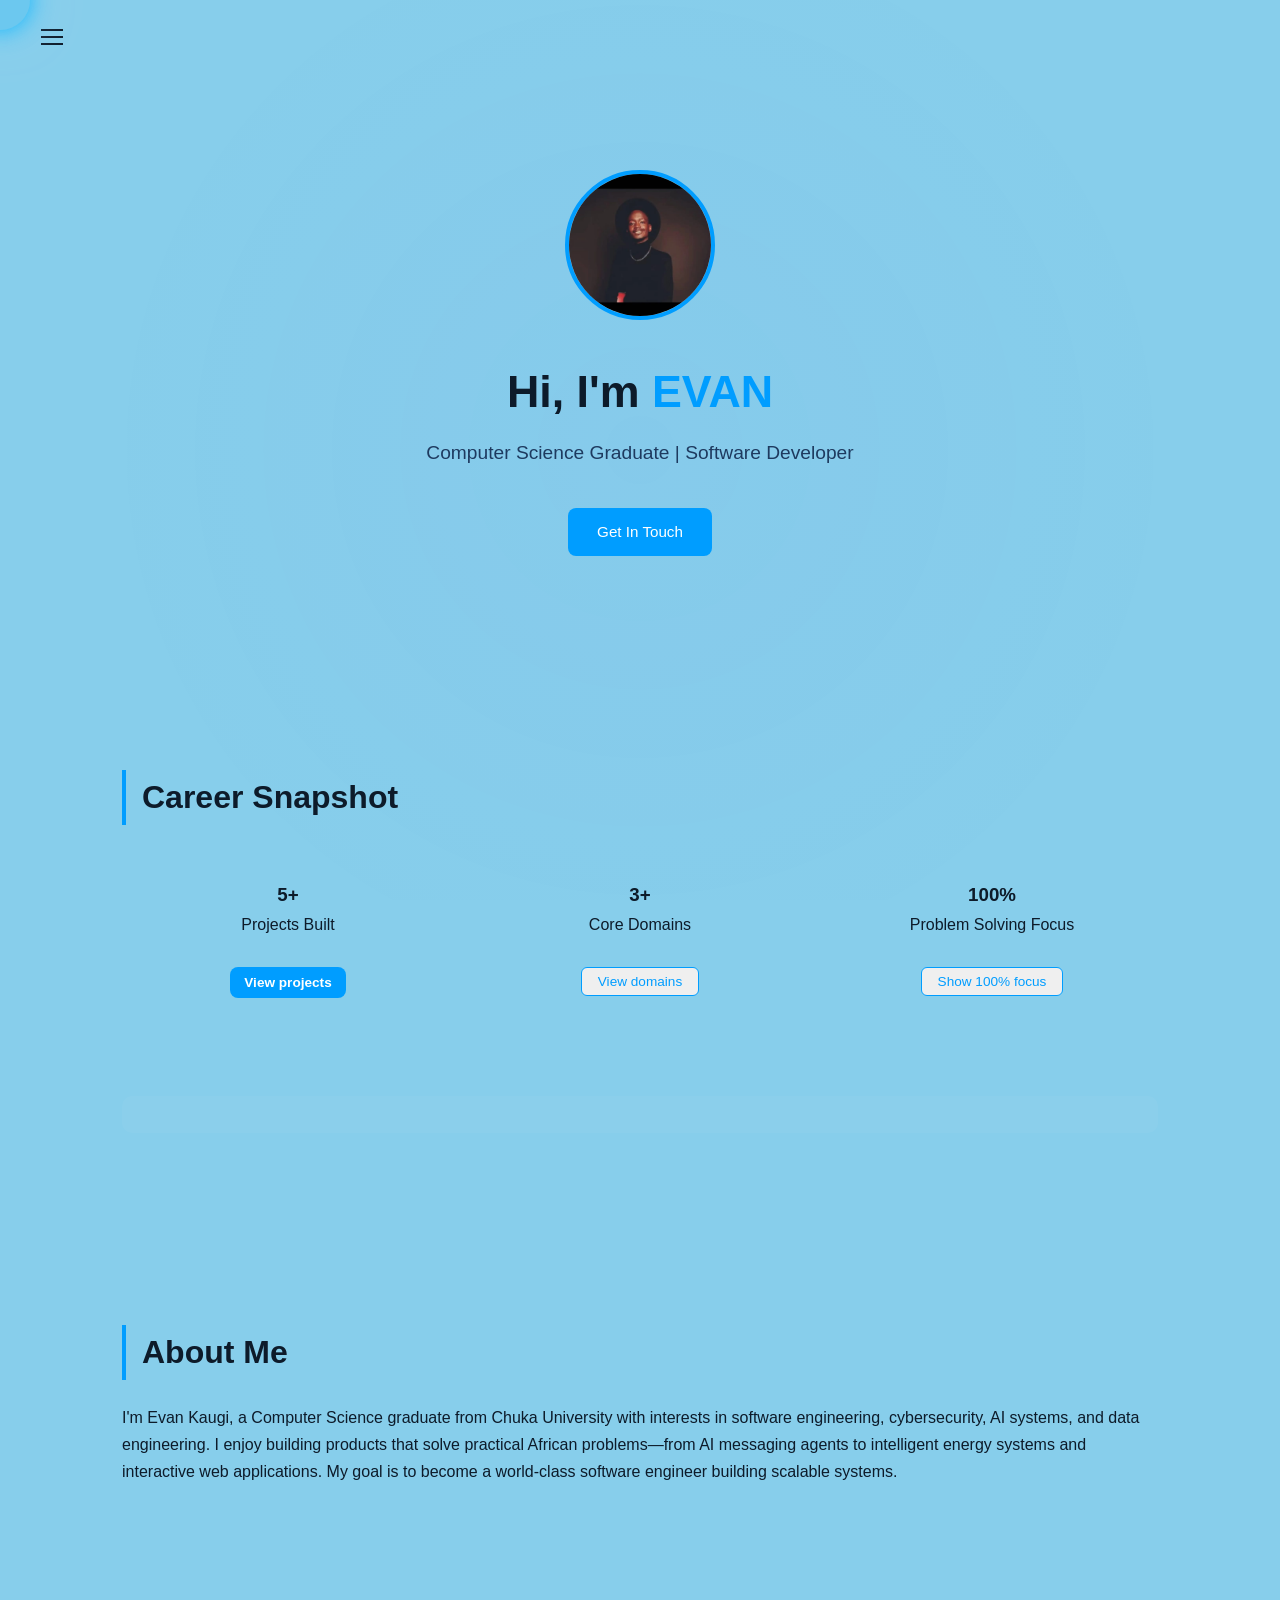
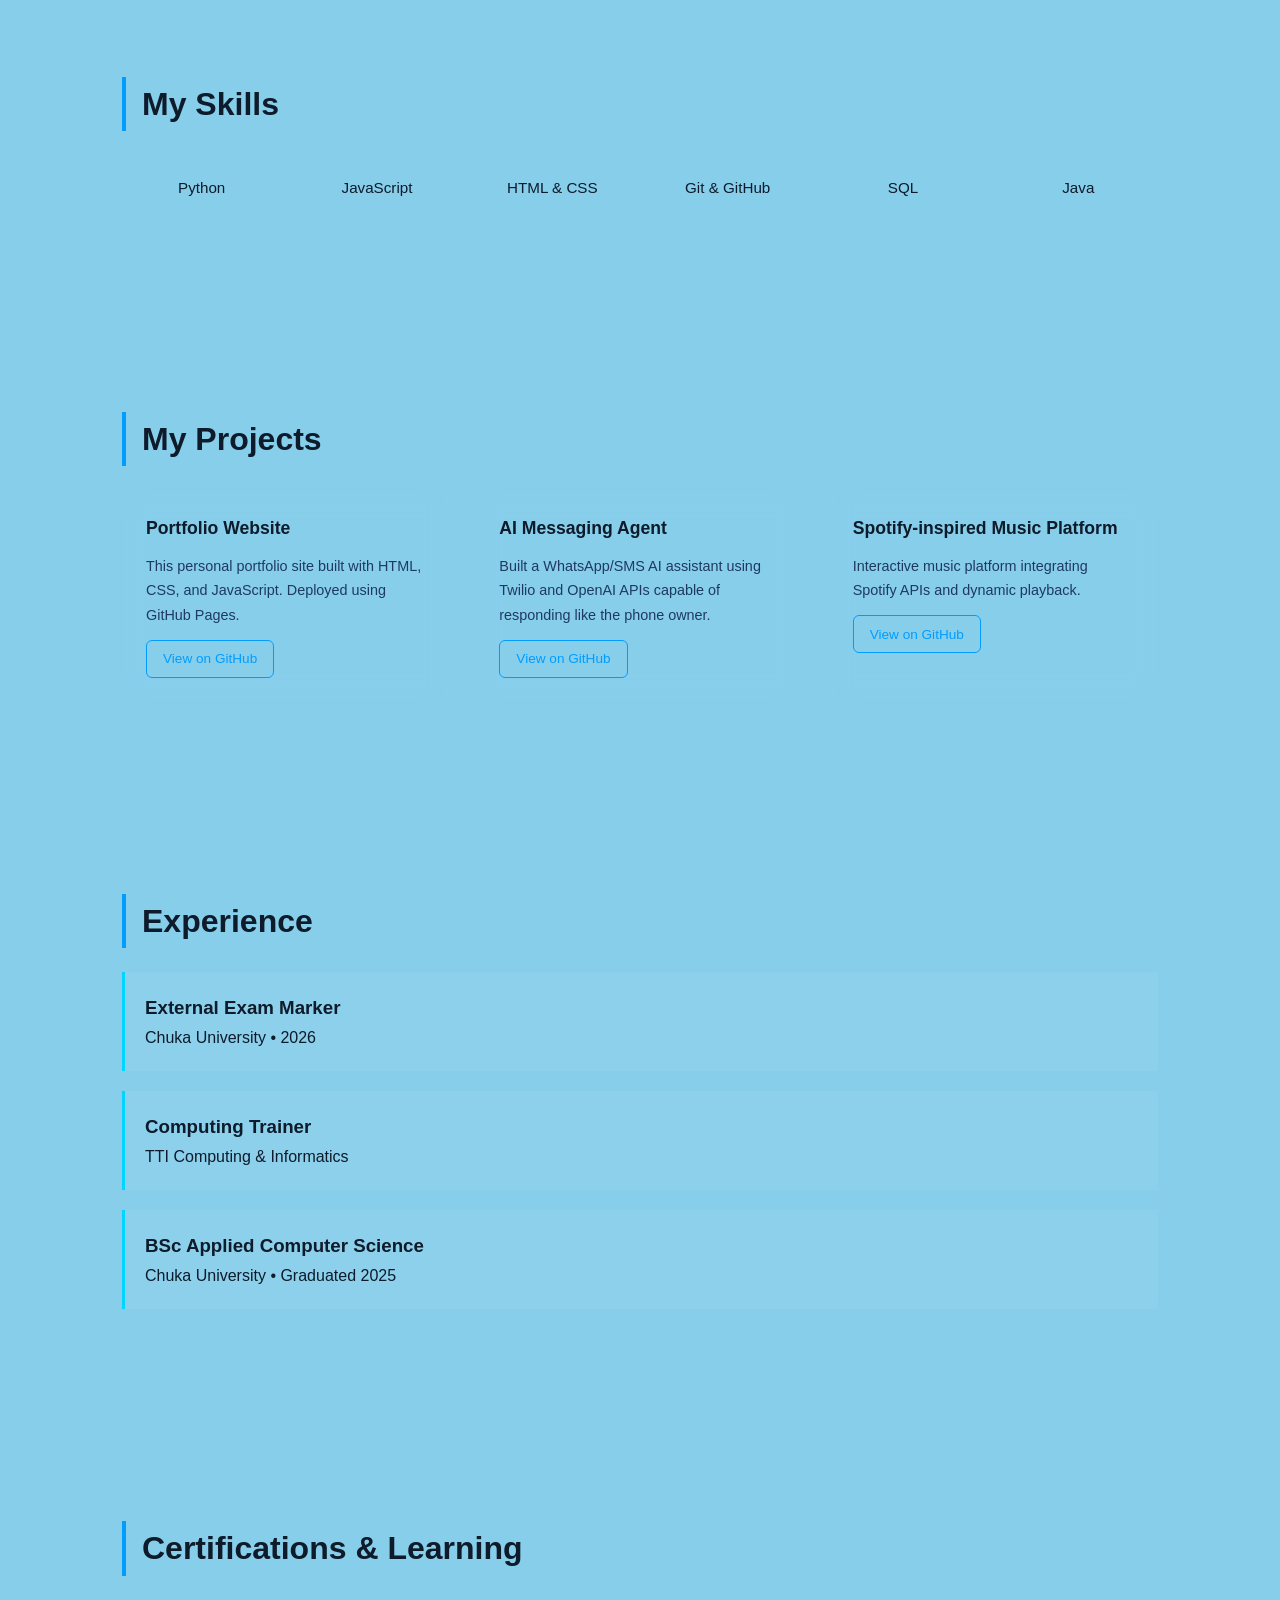
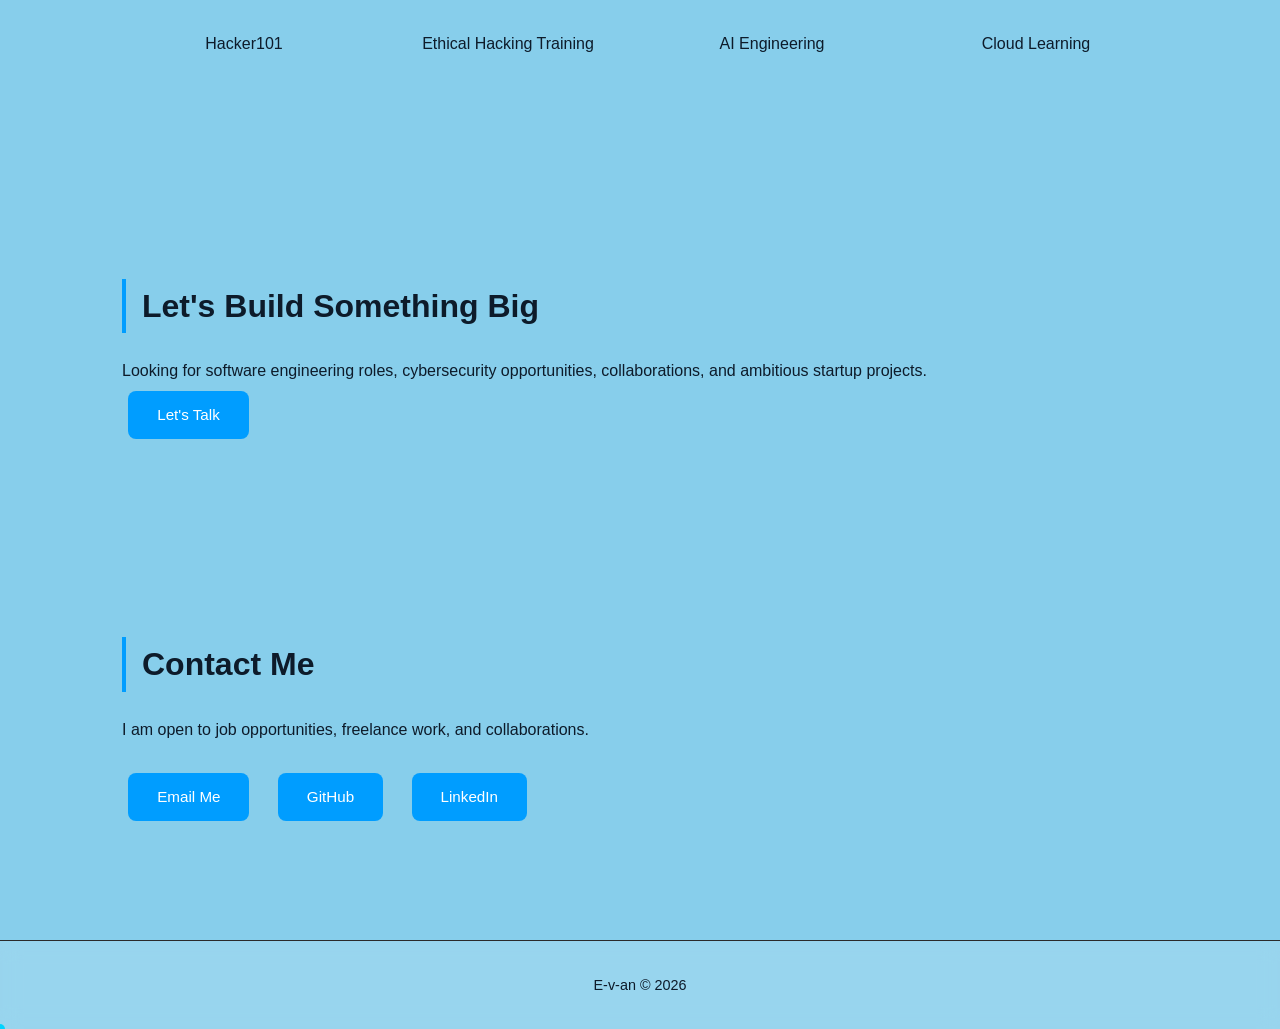
==== index.html @ 463e6736 "Expand portfolio content and improve visual vibrance" ====
<!DOCTYPE html>
<html lang="en">
<head>
    <meta name="description" content="Evan Kaugi Portfolio - Software Engineer, Cybersecurity Enthusiast, AI Developer from Kenya">
    <meta name="keywords" content="Evan Kaugi, software engineer Kenya, cybersecurity portfolio, AI developer Kenya">
    <meta name="author" content="Evan Kaugi">
    <meta charset="UTF-8">
    <meta name="viewport" content="width=device-width, initial-scale=1.0">
    <title>EVAN KAUGI Portfolio</title>
    <link rel="stylesheet" href="mainstyle.css">
    <link rel="icon" href="assets/images/favicon.png">
</head>
<body>

    <!-- 3D Background Canvas -->
  <canvas id="bg-canvas"></canvas>

  <!-- Navigation bar at the top -->
  <nav>
    <button id="nav-toggle" class="nav-toggle" aria-label="Open menu" aria-expanded="false">
      <span class="hamburger" aria-hidden="true"></span>
    </button>
    <ul class="nav-links">
      <li><a href="#about">About</a></li>
      <li><a href="#skills">Skills</a></li>
      <li><a href="#projects">Projects</a></li>
      <li><a href="#contact">Contact</a></li>
    </ul>
  </nav>

  <!-- Hero section - first thing visitors see -->
  <section id="hero">
    <img loading="lazy" src="assets/images/profilephoto.jpeg" alt="Profile photo" class="profile-pic">
    <h1>Hi, I'm <span>EVAN</span></h1>
    <p class="tagline">Computer Science Graduate | Software Developer</p>
    <a href="#contact" class="btn">Get In Touch</a>
  </section>

  <section id="stats">
  <h2>Career Snapshot</h2>

  <div class="stats-grid">
    <div class="stat-card" id="projects-built">
      <h3>5+</h3>
      <p>Projects Built</p>
      <div class="stat-action">
        <button class="snapshot-btn btn-small" aria-expanded="false" aria-controls="snapshot-list">View projects</button>
      </div>
    </div>

    <div class="stat-card">
      <h3>3+</h3>
      <p>Core Domains</p>
      <div class="stat-action">
        <button class="domains-btn btn-small" aria-expanded="false" aria-controls="domains-list">View domains</button>
      </div>
    </div>

    <div class="stat-card">
      <h3>100%</h3>
      <p>Problem Solving Focus</p>
      <div class="stat-action">
        <button class="focus-btn btn-small" aria-expanded="false" aria-controls="focus-panel">Show 100% focus</button>
      </div>
    </div>
  </div>

  <!-- Inline snapshot list (hidden by default). Click the 5+ box button to toggle. -->
  <div class="snapshot-card" id="snapshot-inline" aria-hidden="true">
    <div id="snapshot-list" class="project-list" aria-hidden="true">
      <ul>
        <li class="project-item"><a href="https://github.com/E-v-an/E-v-an.github.io" target="_blank" rel="noopener noreferrer">Portfolio Website</a></li>
        <li class="project-item">AI Messaging Agent</li>
        <li class="project-item">Spotify-inspired Music Platform</li>
        <li class="project-item">Project Four</li>
        <li class="project-item">Project Five</li>
      </ul>
      <div class="snapshot-actions">
        <a class="btn" href="https://github.com/E-v-an?tab=repositories" target="_blank" rel="noopener noreferrer">See all projects on GitHub</a>
      </div>
    </div>
  </div>

  <!-- Domains list (hidden by default) -->
  <div class="domains-card" id="domains-inline" aria-hidden="true">
    <div id="domains-list" class="project-list" aria-hidden="true">
      <ul>
        <li class="project-item">Software Engineering</li>
        <li class="project-item">Data Engineering & Analytics</li>
        <li class="project-item">AI & Machine Learning</li>
      </ul>
    </div>
  </div>

  <!-- Focus panel (hidden by default) -->
  <div id="focus-panel" class="focus-panel" aria-hidden="true">
    <div class="focus-inner">
      <div class="focus-text">100% Focus</div>
    </div>
  </div>
</section>

  <!-- About section -->
  <section id="about">
    <h2>About Me</h2>
    <p>
  I'm Evan Kaugi, a Computer Science graduate from Chuka University with interests in 
  software engineering, cybersecurity, AI systems, and data engineering.
  
  I enjoy building products that solve practical African problems—from AI messaging 
  agents to intelligent energy systems and interactive web applications.
  
  My goal is to become a world-class software engineer building scalable systems.
    </p>
  </section>

  <!-- (snapshot section moved inline into #stats) -->

  <!-- Skills section -->
  <section id="skills">
    <h2>My Skills</h2>
    <div class="skills-grid">
      <div class="skill-card" role="button" tabindex="0" data-skill="Python">Python</div>
      <div class="skill-card" role="button" tabindex="0" data-skill="JavaScript">JavaScript</div>
      <div class="skill-card" role="button" tabindex="0" data-skill="HTML & CSS">HTML & CSS</div>
      <div class="skill-card" role="button" tabindex="0" data-skill="Git & GitHub">Git & GitHub</div>
      <div class="skill-card" role="button" tabindex="0" data-skill="SQL">SQL</div>
      <div class="skill-card" role="button" tabindex="0" data-skill="Java">Java</div>
    </div>
  </section>

  <!-- Projects section -->
  <section id="projects">
    <h2>My Projects</h2>
    <div class="projects-grid">

      <div class="project-card">
        <h3>Portfolio Website</h3>
        <p>This personal portfolio site built with HTML, CSS, and JavaScript. Deployed using GitHub Pages.</p>
        <a href="https://github.com/E-v-an/E-v-an.github.io" class="btn-small" target="_blank" rel="noopener noreferrer">View on GitHub</a>
      </div>

      <div class="project-card">
        <h3>AI Messaging Agent</h3>
        <p>Built a WhatsApp/SMS AI assistant using Twilio and OpenAI APIs capable of 
            responding like the phone owner.</p>
        <a href="https://github.com/E-v-an/AI-Messaging-Agent" class="btn-small" target="_blank" rel="noopener noreferrer">View on GitHub</a>
      </div>

      <div class="project-card">
        <h3>Spotify-inspired Music Platform</h3>
        <p>Interactive music platform integrating Spotify APIs and dynamic playback.</p>
        <a href="https://github.com/E-v-an/Spotify-Clone" class="btn-small" target="_blank" rel="noopener noreferrer">View on GitHub</a>
      </div>

    </div>
  </section>

  <section id="experience">
  <h2>Experience</h2>

  <div class="timeline">

    <div class="timeline-item">
      <h3>External Exam Marker</h3>
      <p>Chuka University • 2026</p>
    </div>

    <div class="timeline-item">
      <h3>Computing Trainer</h3>
      <p>TTI Computing & Informatics</p>
    </div>

    <div class="timeline-item" id="bsc-degree" role="button" tabindex="0">
      <h3>BSc Applied Computer Science</h3>
      <p>Chuka University • Graduated 2025</p>
    </div>

  </div>
  </section>

  <section id="certifications">
  <h2>Certifications & Learning</h2>

  <div class="cert-grid">
      <div class="cert-card" role="button" tabindex="0" data-cert-src="assets/images/cert-hacker101.jpg">Hacker101</div>
      <div class="cert-card" role="button" tabindex="0" data-cert-src="assets/images/cert-ethical.jpg">Ethical Hacking Training</div>
      <div class="cert-card" role="button" tabindex="0" data-cert-src="assets/images/cert-ai.jpg">AI Engineering</div>
      <div class="cert-card" role="button" tabindex="0" data-cert-src="assets/images/cert-cloud.jpg">Cloud Learning</div>
  </div>
</section>

<section id="cta">
  <h2>Let's Build Something Big</h2>
  <p>
    Looking for software engineering roles, cybersecurity opportunities,
    collaborations, and ambitious startup projects.
  </p>

  <a href="#contact" class="btn">Let's Talk</a>
</section>

  <!-- Contact section -->
  <section id="contact">
    <h2>Contact Me</h2>
    <p>I am open to job opportunities, freelance work, and collaborations.</p>
    <div class="contact-links">
      <a href="mailto:evankaugi@gmail.com" class="btn">Email Me</a>
      <a href="https://github.com/E-v-an" class="btn" target="_blank" rel="noopener noreferrer">GitHub</a>
      <a href="https://linkedin.com/in/evan-kaugi-4719b1405" class="btn" target="_blank" rel="noopener noreferrer">LinkedIn</a>
    </div>
  </section>

  <!-- Footer -->
  <footer>
    <p>E-v-an &copy; 2026</p>
  </footer>

  <div class="cursor-dot"></div>
  <div class="cursor-glow"></div>

  <!-- Skill Detail Modal -->
  <div id="skill-modal" class="skill-modal" aria-hidden="true">
    <div class="skill-modal-content" role="dialog" aria-modal="true" aria-labelledby="skill-modal-title">
      <button class="skill-modal-close" aria-label="Close">&times;</button>
      <div class="skill-modal-body">
        <img id="skill-logo" class="skill-logo" src="" alt="" />
        <h3 id="skill-modal-title">Skill</h3>
        <ul id="skill-capabilities" class="skill-capabilities"></ul>
        <div class="skill-links">
          <a id="skill-github-link" class="btn" href="https://github.com/E-v-an?tab=repositories" target="_blank" rel="noopener noreferrer">See related projects on GitHub</a>
        </div>
      </div>
    </div>
  </div>
      <!-- Certificate full-screen modal -->
      <div id="cert-modal" class="cert-modal" aria-hidden="true">
        <div class="cert-modal-content" role="dialog" aria-modal="true">
          <button class="cert-modal-close" aria-label="Close">&times;</button>
          <img id="cert-img" src="" alt="Certificate" class="cert-img" />
        </div>
      </div>

      <!-- Degree / Years modal -->
      <div id="degree-modal" class="degree-modal" aria-hidden="true">
        <div class="degree-modal-content" role="dialog" aria-modal="true" aria-labelledby="degree-modal-title">
          <button class="degree-modal-close" aria-label="Close">&times;</button>
          <h3 id="degree-modal-title">BSc Applied Computer Science — Years</h3>
          <div class="year-cards">
            <div class="year-card" data-year="1" tabindex="0" role="button">Year 1</div>
            <div class="year-card" data-year="2" tabindex="0" role="button">Year 2</div>
            <div class="year-card" data-year="3" tabindex="0" role="button">Year 3</div>
            <div class="year-card" data-year="4" tabindex="0" role="button">Year 4</div>
          </div>
          <div id="year-units" class="year-units"></div>
        </div>
      </div>

      <!-- loader removed: no visual popup -->

  <!-- Three.js -->
<script src="https://cdnjs.cloudflare.com/ajax/libs/three.js/r128/three.min.js"></script>

<!-- GLTF Loader -->
<script src="https://cdn.jsdelivr.net/npm/three@0.128/examples/js/loaders/GLTFLoader.js"></script>

<!-- Orbit Controls -->
<script src="https://cdn.jsdelivr.net/npm/three@0.128/examples/js/controls/OrbitControls.js"></script>

<!-- Main JS -->
<script src="script.js"></script>
</body>
</html>
---- mainstyle.css ----
/* Reset default browser styles */
* {
  margin: 0;
  padding: 0;
  box-sizing: border-box;
}

/* Base page styles */
/* Base page styles */

html, body { height: 100%; }

body {
  font-family: 'Segoe UI', Tahoma, Geneva, Verdana, sans-serif;
  color: #0d1b2a;
  line-height: 1.7;
  overflow-x: hidden;

  /* Pure sky-blue background */
  background: #87ceeb;
}

/* Navigation */
nav {
  display: flex;
  justify-content: space-between;
  align-items: center;
  padding: 1.2rem 2rem;
  background: transparent;
  position: sticky;
  top: 0;
  z-index: 9999;
  border-bottom: none;
}

.nav-logo {
  font-size: 1.3rem;
  font-weight: bold;
  color: #009dff;
  display: none; /* hide the "My portfolio" text per request */
}

.nav-links {
  list-style: none;
  gap: 1rem;
  display: none; /* hidden by default, shown by hamburger */
  position: absolute;
  left: 1.5rem;
  top: 64px;
  background: rgba(13,27,42,0.95);
  padding: 1rem;
  border-radius: 10px;
  box-shadow: 0 6px 20px rgba(0,0,0,0.2);
  flex-direction: column;
  z-index: 10000;
}

.nav-links a {
  color: white;
  text-decoration: none;
  font-size: 0.95rem;
  transition: color 0.3s;
}

.nav-links a:hover {
  color: #009dff;
}

/* Each section */
section {
  padding: 5rem 2rem;
  max-width: 1100px;
  margin: 0 auto;
  margin-bottom: 2rem;
  background: transparent;
  border: none;
  position: relative;
  z-index: 10;
}

section h2 {
  font-size: 2rem;
  margin-bottom: 1.5rem;
  color: #0d1b2a;
  border-left: 4px solid #009dff;
  padding-left: 1rem;
}

/* Hero section */
#hero {
  text-align: center;
  padding: 6rem 2rem;
  max-width: 100%;
}

.profile-pic {
  width: 150px;
  height: 150px;
  border-radius: 50%;
  object-fit: cover;
  border: 4px solid #009dff;
  margin-bottom: 1.5rem;
}

#hero h1 {
  font-size: 2.8rem;
  color: #0d1b2a;
  margin-bottom: 0.5rem;
}

#hero h1 span {
  color: #009dff;
}

.tagline {
  font-size: 1.2rem;
  color: #1e3a5f;
  margin-bottom: 2rem;
}

/* Buttons */
.btn {
  display: inline-block;
  padding: 0.7rem 1.8rem;
  background-color: #009dff;
  color: #ffffff;
  border-radius: 8px;
  text-decoration: none;
  font-size: 0.95rem;
  transition: background 0.3s;
  margin: 0.4rem;
}

.btn:hover {
  background-color: #0077cc;
}

.btn-small {
  display: inline-block;
  padding: 0.4rem 1rem;
  border: 1px solid #009dff;
  color: #009dff;
  border-radius: 6px;
  text-decoration: none;
  font-size: 0.85rem;
  transition: all 0.3s;
  margin-top: 0.8rem;
}

.btn-small:hover {
  background-color: #009dff;
  color: #ffffff;
}

/* Skills grid */
.skills-grid {
  display: grid;
  grid-template-columns: repeat(auto-fit, minmax(140px, 1fr));
  gap: 1rem;
}

/* Show nav links when nav has .open */
nav.open .nav-links { display: flex; }

/* hamburger button */
.nav-toggle { background: transparent; border: none; width: 40px; height: 36px; display: inline-flex; align-items: center; justify-content: center; cursor: pointer; }
.nav-toggle .hamburger { width: 22px; height: 2px; background: #0d1b2a; display: block; position: relative; }
.nav-toggle .hamburger::before, .nav-toggle .hamburger::after { content: ''; position: absolute; left: 0; right: 0; height: 2px; background: #0d1b2a; }
.nav-toggle .hamburger::before { top: -7px; }
.nav-toggle .hamburger::after { top: 7px; }

/* Remove white backgrounds from cards */
.snapshot-card, .project-card, .skill-card, .stat-card, .cert-card { background: transparent !important; border: none !important; box-shadow: none !important; }

/* Ensure canvas sits behind content but above plain background */
#bg-canvas { z-index: -1; pointer-events: none; }

/* Career Snapshot */
.snapshot-card {
  background: rgba(255,255,255,0.08);
  border: 1px solid rgba(255,255,255,0.12);
  border-radius: 12px;
  padding: 1rem;
  text-align: center;
  margin-bottom: 1rem;
}

.snapshot-btn {
  display: inline-block;
  padding: 0.5rem 0.9rem;
  background-color: #009dff;
  color: #ffffff;
  border-radius: 8px;
  border: none;
  font-weight: 600;
  cursor: pointer;
  transition: background 0.2s;
}

.snapshot-btn:hover {
  background-color: #0077cc;
}

.project-list {
  max-height: 0;
  overflow: hidden;
  transition: max-height 0.36s ease, opacity 0.24s ease;
  opacity: 0;
  margin-top: 0.8rem;
}

.project-list.open {
  max-height: 500px;
  opacity: 1;
}

.project-list ul {
  list-style: none;
  padding-left: 0;
  margin: 0;
}

.project-item {
  text-align: left;
  padding: 0.45rem 0;
  color: #0d1b2a;
  font-weight: 500;
}

.snapshot-actions {
  margin-top: 0.8rem;
}

.project-card {
  background: rgba(255,255,255,0.2);
  backdrop-filter: blur(8px);
  border: 1px solid rgba(255,255,255,0.3);
}

.skill-card {
  background: rgba(255,255,255,0.08);
  color: #0d1b2a;
  /*background-color: #1a1a2e; */
  border: 1px solid #2a2a4a;
  border-radius: 10px;
  padding: 1.2rem;
  text-align: center;
  font-weight: 500;
  color: #0d1b2a;
  font-size: 0.95rem;
  transition: transform 0.2s;
}

.skill-card:hover {
  transform: translateY(-4px);
  border-color: #009dff;
}

/* Projects grid */
.projects-grid {
  display: grid;
  grid-template-columns: repeat(auto-fit, minmax(260px, 1fr));
  gap: 1.5rem;
}

.project-card {
 /* background-color: #1a1a1a;
  border: 1px solid #2a2a2a; */
  background: rgba(255,255,255,0.08);
  backdrop-filter: blur(12px);
  border: 1px solid rgba(255,255,255,0.1);
  border-radius: 12px;
  padding: 1.5rem;
  transition: border-color 0.3s;
}

.project-card:hover {
  border-color: #009dff;
}

.project-card h3 {
  color: #0d1b2a;
  margin-bottom: 0.6rem;
  font-size: 1.1rem;
}

.project-card p {
  font-size: 0.9rem;
  color: #1e3a5f;
}

/* Contact links */
.contact-links {
  margin-top: 1.5rem;
  display: flex;
  gap: 1rem;
  flex-wrap: wrap;
}

/* Footer */
footer {
  text-align: center;
  padding: 2rem;
  background: rgba(255,255,255,0.15);
  backdrop-filter: blur(10px);
  color: #0d1b2a;
  /*background-color: #141414;
  color: #666666; */
  font-size: 0.9rem;
  border-top: 1px solid #2a2a2a;
}
/* =========================================
   CUSTOM CURSOR
========================================= */

@media (pointer: fine){
body {
  cursor: none;
}
}

/* Keep normal cursor on mobile */
@media (hover: none) and (pointer: coarse) {
  body {
    cursor: auto;
  }

  .cursor-dot,
  .cursor-glow {
    display: none;
  }
}

.cursor-dot {
  width: 10px;
  height: 10px;
  background: #00d4ff;
  border-radius: 50%;
  position: fixed;
  pointer-events: none;
  z-index: 99999;
  transform: translate(-50%, -50%);
}

.cursor-glow {
  width: 60px;
  height: 60px;
  border-radius: 50%;
  position: fixed;
  pointer-events: none;
  z-index: 99998;
  transform: translate(-50%, -50%);

  background: rgba(0, 180, 255, 0.2);

  box-shadow:
    0 0 20px rgba(0,180,255,0.7),
    0 0 40px rgba(0,180,255,0.5),
    0 0 70px rgba(255,255,255,0.4);
}

/* ═══════════════════════════════════════════════════════
   3D BACKGROUND CANVAS
   ═══════════════════════════════════════════════════════ */

#bg-canvas {
  position: fixed;
  top: 0;
  left: 0;
  width: 100%;
  height: 100%;
  /*z-index: 0;
  pointer-events: auto;*/
  /* Clear/transparent background - let the laptop shine */
  background: transparent;
}

/* Subtle gradient overlay for depth */
body::before {
  content: '';
  position: fixed;
  top: 0;
  left: 0;
  width: 100%;
  height: 100%;
  background: radial-gradient(circle at 50% 50%, rgba(108, 99, 255, 0.03) 0%, transparent 70%);
  z-index: -2;
  pointer-events: none;
}

/* Make sure all content sits above the canvas */
nav, section, footer {
  position: relative;
  z-index: 1;
}

/* Skill Detail Modal Styles */
.skill-modal {
  position: fixed;
  inset: 0;
  display: flex;
  align-items: center;
  justify-content: center;
  background: rgba(10, 12, 20, 0.6);
  z-index: 10050;
  opacity: 0;
  pointer-events: none;
  transition: opacity 0.25s ease;
}

.skill-modal.open {
  opacity: 1;
  pointer-events: auto;
}

.skill-modal-content {
  width: 92%;
  max-width: 920px;
  background: rgba(255,255,255,0.96);
  color: #0d1b2a;
  border-radius: 14px;
  padding: 2rem;
  box-shadow: 0 20px 60px rgba(0,0,0,0.35);
  position: relative;
  display: flex;
  gap: 1.5rem;
  align-items: center;
}

.skill-modal-close {
  position: absolute;
  right: 12px;
  top: 10px;
  background: transparent;
  border: none;
  font-size: 1.6rem;
  cursor: pointer;
  color: #333;
}

.skill-modal-body {
  display: flex;
  gap: 1.5rem;
  align-items: center;
  width: 100%;
}

.skill-logo {
  width: 160px;
  height: 160px;
  object-fit: contain;
  display: block;
}

.skill-modal h3 {
  margin: 0 0 0.6rem 0;
}

.skill-capabilities {
  list-style: disc;
  padding-left: 1.2rem;
}

.skill-links {
  margin-top: 0.8rem;
}

@media (max-width: 720px) {
  .skill-modal-content {
    flex-direction: column;
    text-align: center;
  }
  .skill-logo {
    width: 120px;
    height: 120px;
  }
  .skill-capabilities { text-align: left; }
  }

/* Certificate full-screen modal */
.cert-modal {
  position: fixed;
  inset: 0;
  display: flex;
  align-items: center;
  justify-content: center;
  background: rgba(8, 10, 20, 0.8);
  z-index: 10060;
  opacity: 0;
  pointer-events: none;
  transition: opacity 0.2s ease;
}
.cert-modal.open { opacity: 1; pointer-events: auto; }
.cert-modal-content { position: relative; max-width: 96%; max-height: 96%; }
.cert-modal-close { position: absolute; right: 12px; top: 8px; background: transparent; border: none; font-size: 1.8rem; color: #fff; cursor: pointer; }
.cert-img { display: block; max-width: 100%; max-height: 88vh; margin: 0 auto; border-radius: 6px; box-shadow: 0 20px 60px rgba(0,0,0,0.6); }

/* Degree modal with year cards */
.degree-modal {
  position: fixed;
  inset: 0;
  display: flex;
  align-items: center;
  justify-content: center;
  background: rgba(6, 8, 18, 0.7);
  z-index: 10070;
  opacity: 0;
  pointer-events: none;
  transition: opacity 0.25s ease;
}
.degree-modal.open { opacity: 1; pointer-events: auto; }
.degree-modal-content { width: 94%; max-width: 1100px; background: rgba(255,255,255,0.98); border-radius: 12px; padding: 1.5rem; box-shadow: 0 24px 80px rgba(0,0,0,0.5); }
.degree-modal-close { position: absolute; right: 18px; top: 12px; background: transparent; border: none; font-size: 1.7rem; cursor: pointer; }
.year-cards { display: grid; grid-template-columns: repeat(4, 1fr); gap: 1rem; margin-top: 1rem; }
.year-card { background: rgba(255,255,255,0.06); border-radius: 10px; padding: 1.2rem; text-align: center; cursor: pointer; border: 1px solid rgba(0,0,0,0.06); font-weight: 700; }
.year-card:focus, .year-card:hover { transform: translateY(-6px); box-shadow: 0 12px 30px rgba(124,58,237,0.18); }
.year-card.selected { background: #009dff; color: #fff; }
.year-units { margin-top: 1rem; max-height: 50vh; overflow: auto; padding: 0.8rem; background: rgba(245,245,245,0.9); border-radius: 8px; }
.year-units ul { list-style: none; padding-left: 0; margin: 0; }
.year-units li { padding: 0.45rem 0; border-bottom: 1px dashed rgba(0,0,0,0.06); }

@media (max-width: 720px) {
  .year-cards { grid-template-columns: repeat(2, 1fr); }
}

/* Removed duplicated body gradient and floating white clouds to keep solid sky-blue background */

.project-card:hover,
.skill-card:hover,
.stat-card:hover {
  transform: translateY(-8px);
  box-shadow:
    0px 0px 30px rgba(124, 58, 237, 0.4);
}

.stats-grid,
.cert-grid {
  display: grid;
  grid-template-columns: repeat(auto-fit,minmax(220px,1fr));
  gap: 20px;
}

.stat-card,
.cert-card {
  padding: 30px;
  border-radius: 20px;
  background: rgba(255,255,255,0.08);
  text-align: center;
}

.stat-card h3, .stat-card p {
  color: #0d1b2a;
}

.stat-action {
  margin-top: 1rem;
}

.snapshot-card, .domains-card {
  margin-top: 1rem;
  background: rgba(255,255,255,0.04);
  padding: 0.75rem 1rem;
  border-radius: 10px;
}

.domains-card .project-list { max-width: 520px; }

/* Focus panel (right-side 25% banner) */
.focus-panel {
  position: fixed;
  top: 0;
  right: 0;
  width: 25vw;
  min-width: 240px;
  height: 100vh;
  background: linear-gradient(180deg, rgba(108,99,255,0.95), rgba(99,122,255,0.9));
  display: flex;
  align-items: center;
  justify-content: center;
  transform: translateX(100%);
  transition: transform 0.35s cubic-bezier(.2,.9,.2,1), opacity 0.3s;
  opacity: 0;
  z-index: 10040;
}
.focus-panel.open { transform: translateX(0); opacity: 1; }
.focus-inner { text-align: center; color: #fff; }
.focus-text { font-size: 2.2rem; font-weight: 800; letter-spacing: 1px; animation: focusPulse 1.6s ease-in-out infinite; }

@keyframes focusPulse {
  0% { transform: scale(1); text-shadow: 0 0 8px rgba(255,255,255,0.08); }
  50% { transform: scale(1.06); text-shadow: 0 0 24px rgba(255,255,255,0.22); }
  100% { transform: scale(1); text-shadow: 0 0 8px rgba(255,255,255,0.08); }
}

@media (max-width: 900px) {
  .focus-panel { width: 36vw; }
}

.timeline-item {
  padding: 20px;
  margin-bottom: 20px;
  border-left: 3px solid #00d4ff;
  background: rgba(255,255,255,0.05);
}
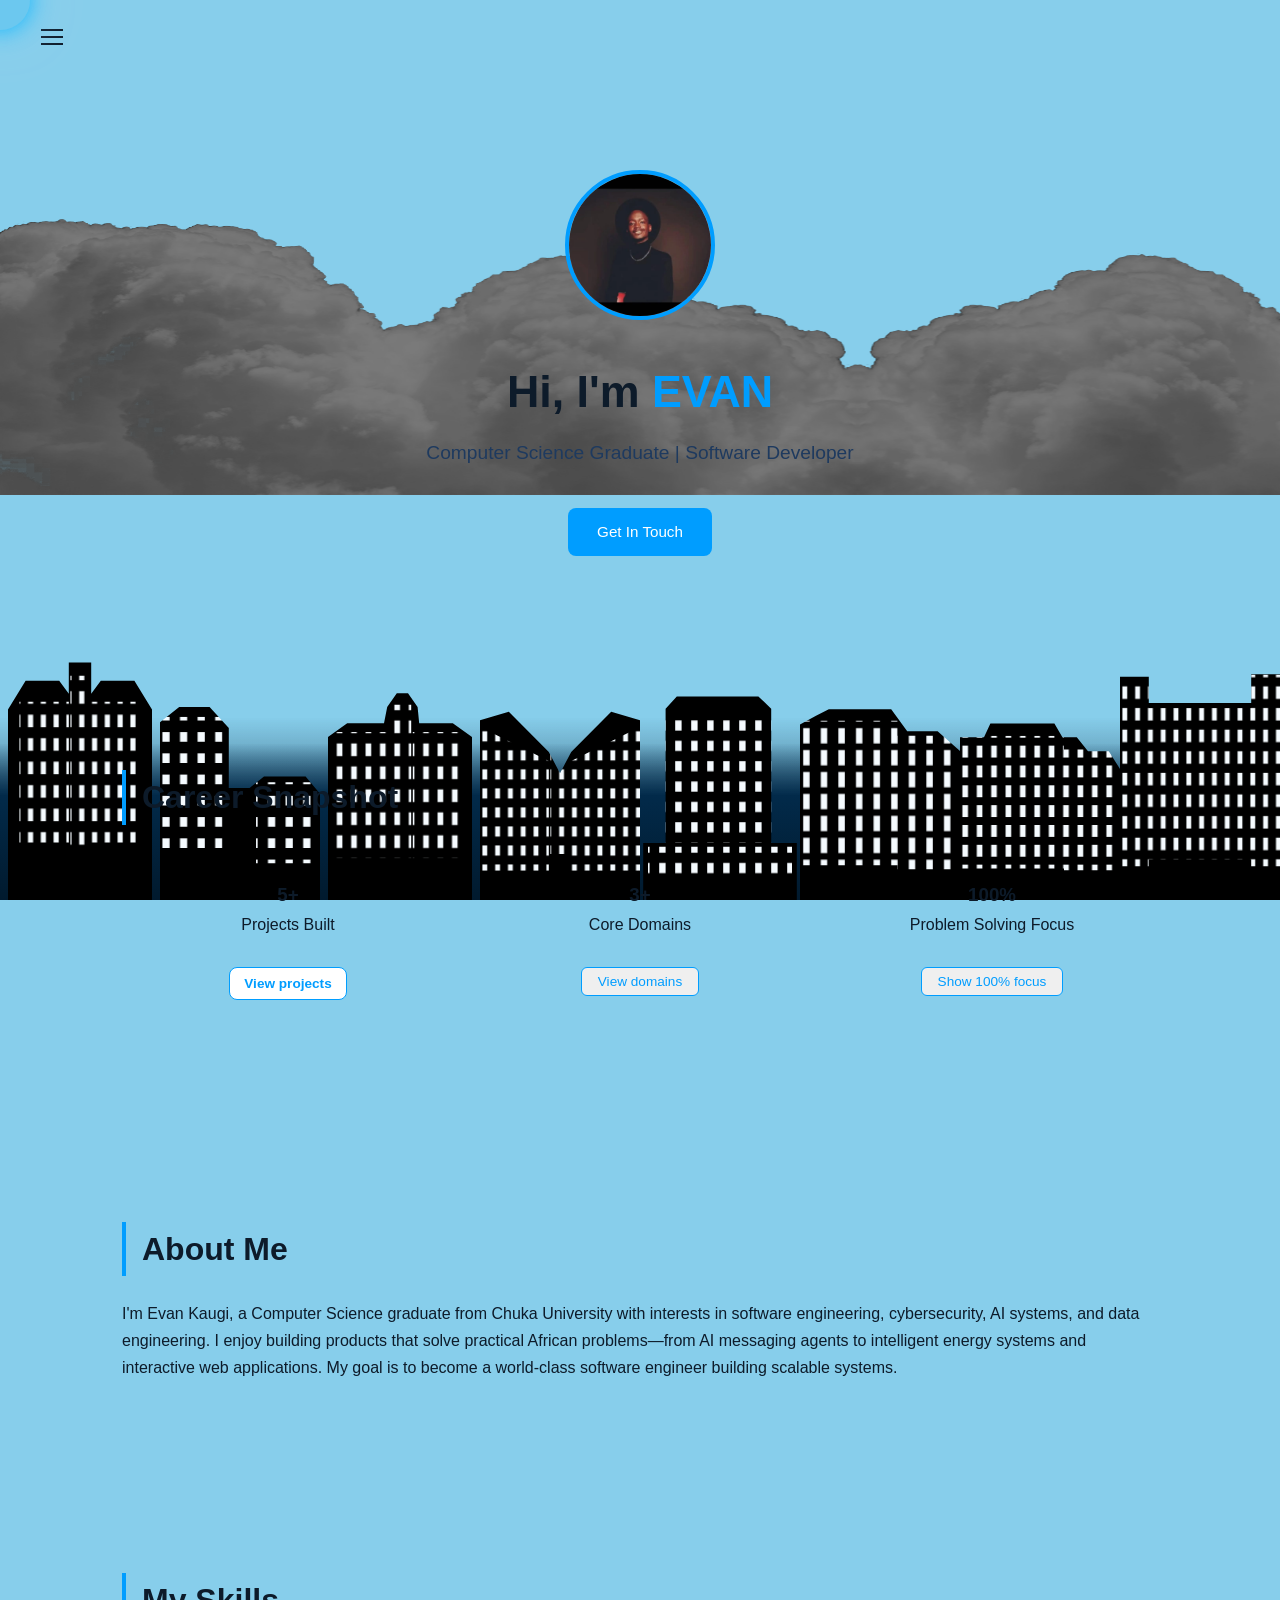
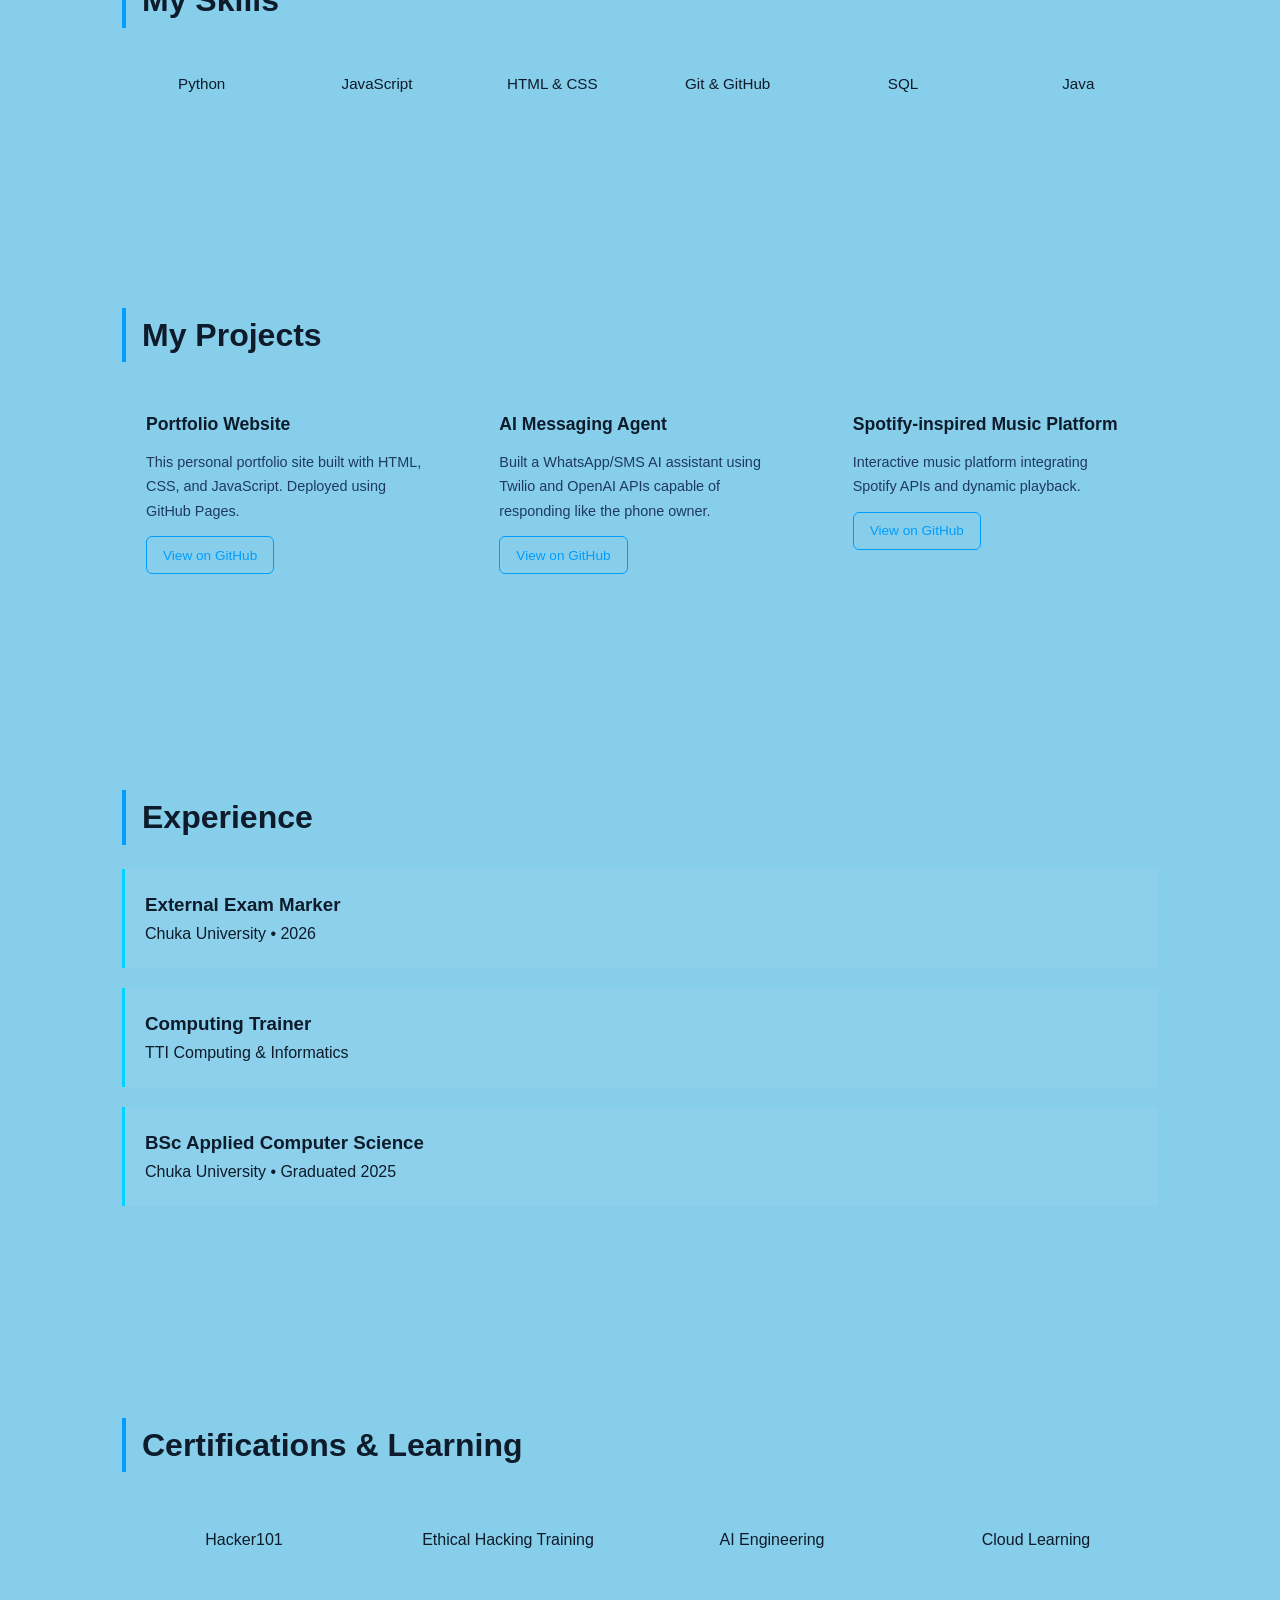
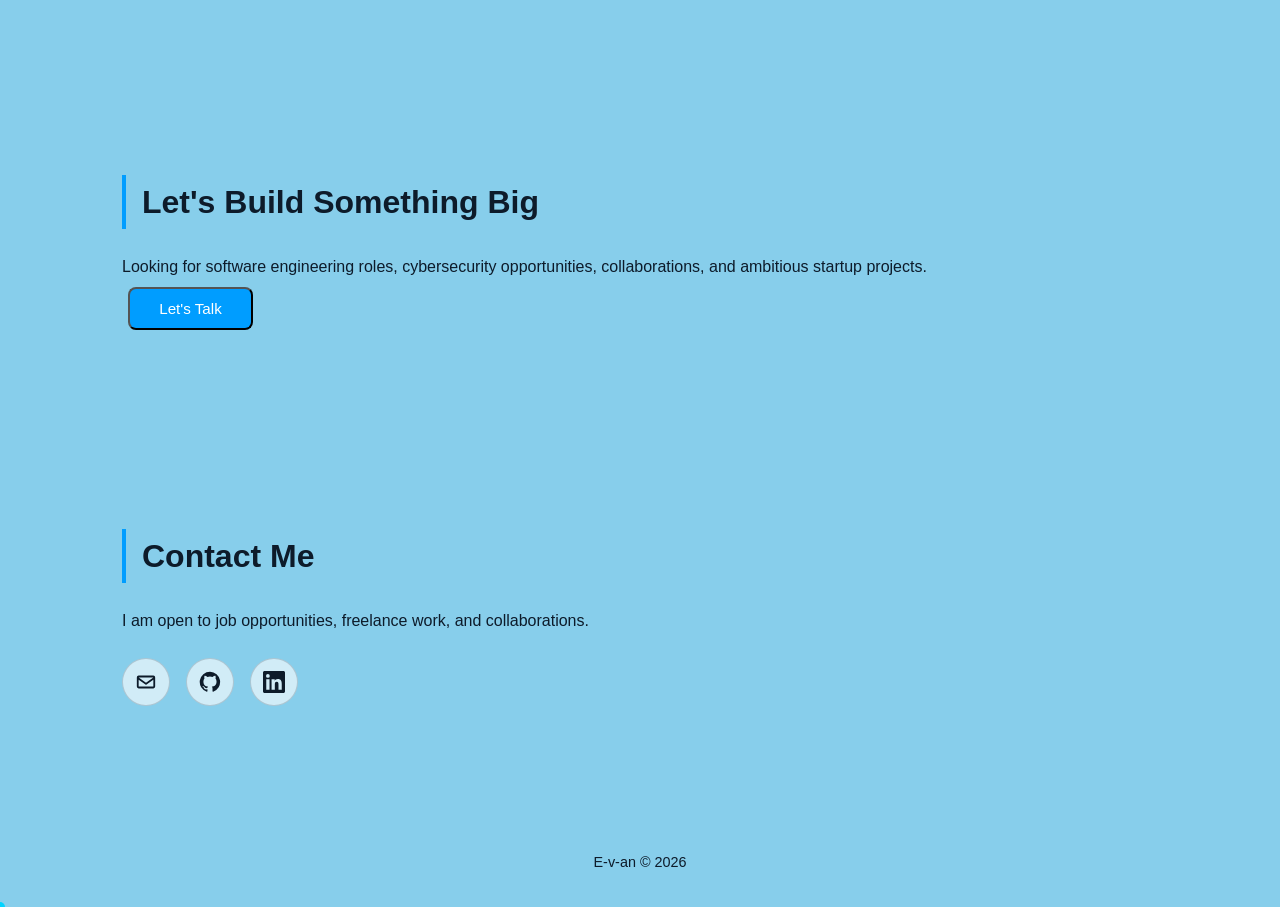
==== commit 2cc4dd2b: "Update portfolio site visuals and interactions Co-authored-by: Copilot <223556219+Copilot@users.nore" ====
--- a/index.html
+++ b/index.html
@@ -14,21 +14,33 @@
 <body>
 
     <!-- 3D Background Canvas -->
-  <canvas id="bg-canvas"></canvas>
+  <canvas id="bg-canvas" aria-hidden="true"></canvas>
+  <div id="storm-tint" aria-hidden="true"></div>
+  <canvas id="rain-canvas" aria-hidden="true"></canvas>
+  <div id="lightning-flash" aria-hidden="true">
+    <svg viewBox="0 0 100 100" preserveAspectRatio="none">
+      <path id="lightning-bolt-glow" fill="none" stroke="#fff4da" stroke-width="7" stroke-linecap="round" stroke-linejoin="round" vector-effect="non-scaling-stroke"></path>
+      <path id="lightning-branch-glow" fill="none" stroke="#fff4da" stroke-width="4" stroke-linecap="round" stroke-linejoin="round" vector-effect="non-scaling-stroke"></path>
+      <path id="lightning-branch-path" fill="none" stroke="#fff" stroke-width="1" stroke-linecap="round" stroke-linejoin="round" vector-effect="non-scaling-stroke"></path>
+      <path id="lightning-bolt-path" fill="none" stroke="#fff" stroke-width="2.2" stroke-linecap="round" stroke-linejoin="round" vector-effect="non-scaling-stroke"></path>
+    </svg>
+  </div>
 
   <!-- Navigation bar at the top -->
   <nav>
-    <button id="nav-toggle" class="nav-toggle" aria-label="Open menu" aria-expanded="false">
+    <button id="nav-toggle" class="nav-toggle" type="button" aria-label="Open menu" aria-expanded="false" aria-controls="nav-menu">
       <span class="hamburger" aria-hidden="true"></span>
     </button>
-    <ul class="nav-links">
+    <ul id="nav-menu" class="nav-links" aria-label="Primary navigation" aria-hidden="true">
+      <li><a href="#hero">Home</a></li>
       <li><a href="#about">About</a></li>
-      <li><a href="#skills">Skills</a></li>
       <li><a href="#projects">Projects</a></li>
+      <li><a href="#experience">Experience</a></li>
       <li><a href="#contact">Contact</a></li>
     </ul>
   </nav>
 
+  <main>
   <!-- Hero section - first thing visitors see -->
   <section id="hero">
     <img loading="lazy" src="assets/images/profilephoto.jpeg" alt="Profile photo" class="profile-pic">
@@ -45,7 +57,7 @@
       <h3>5+</h3>
       <p>Projects Built</p>
       <div class="stat-action">
-        <button class="snapshot-btn btn-small" aria-expanded="false" aria-controls="snapshot-list">View projects</button>
+        <button class="snapshot-btn btn-small" aria-expanded="false" aria-controls="snapshot-inline">View projects</button>
       </div>
     </div>
 
@@ -53,7 +65,7 @@
       <h3>3+</h3>
       <p>Core Domains</p>
       <div class="stat-action">
-        <button class="domains-btn btn-small" aria-expanded="false" aria-controls="domains-list">View domains</button>
+        <button class="domains-btn btn-small" aria-expanded="false" aria-controls="domains-inline">View domains</button>
       </div>
     </div>
 
@@ -66,39 +78,6 @@
     </div>
   </div>
 
-  <!-- Inline snapshot list (hidden by default). Click the 5+ box button to toggle. -->
-  <div class="snapshot-card" id="snapshot-inline" aria-hidden="true">
-    <div id="snapshot-list" class="project-list" aria-hidden="true">
-      <ul>
-        <li class="project-item"><a href="https://github.com/E-v-an/E-v-an.github.io" target="_blank" rel="noopener noreferrer">Portfolio Website</a></li>
-        <li class="project-item">AI Messaging Agent</li>
-        <li class="project-item">Spotify-inspired Music Platform</li>
-        <li class="project-item">Project Four</li>
-        <li class="project-item">Project Five</li>
-      </ul>
-      <div class="snapshot-actions">
-        <a class="btn" href="https://github.com/E-v-an?tab=repositories" target="_blank" rel="noopener noreferrer">See all projects on GitHub</a>
-      </div>
-    </div>
-  </div>
-
-  <!-- Domains list (hidden by default) -->
-  <div class="domains-card" id="domains-inline" aria-hidden="true">
-    <div id="domains-list" class="project-list" aria-hidden="true">
-      <ul>
-        <li class="project-item">Software Engineering</li>
-        <li class="project-item">Data Engineering & Analytics</li>
-        <li class="project-item">AI & Machine Learning</li>
-      </ul>
-    </div>
-  </div>
-
-  <!-- Focus panel (hidden by default) -->
-  <div id="focus-panel" class="focus-panel" aria-hidden="true">
-    <div class="focus-inner">
-      <div class="focus-text">100% Focus</div>
-    </div>
-  </div>
 </section>
 
   <!-- About section -->
@@ -198,17 +177,29 @@
     collaborations, and ambitious startup projects.
   </p>
 
-  <a href="#contact" class="btn">Let's Talk</a>
+  <button id="talk-toggle" type="button" class="btn" aria-expanded="false" aria-controls="talk-options">Let's Talk</button>
 </section>
 
   <!-- Contact section -->
   <section id="contact">
     <h2>Contact Me</h2>
     <p>I am open to job opportunities, freelance work, and collaborations.</p>
-    <div class="contact-links">
-      <a href="mailto:evankaugi@gmail.com" class="btn">Email Me</a>
-      <a href="https://github.com/E-v-an" class="btn" target="_blank" rel="noopener noreferrer">GitHub</a>
-      <a href="https://linkedin.com/in/evan-kaugi-4719b1405" class="btn" target="_blank" rel="noopener noreferrer">LinkedIn</a>
+    <div class="contact-links social-links">
+      <a href="mailto:evankaugi@gmail.com" class="social-icon" aria-label="Email Evan" title="Email Evan">
+        <svg viewBox="0 0 24 24" aria-hidden="true" focusable="false">
+          <path d="M4 5h16a2 2 0 0 1 2 2v10a2 2 0 0 1-2 2H4a2 2 0 0 1-2-2V7a2 2 0 0 1 2-2Zm0 2v.2l8 5.5 8-5.5V7H4Zm16 10V9.6l-7.4 5.1a1 1 0 0 1-1.2 0L4 9.6V17h16Z" />
+        </svg>
+      </a>
+      <a href="https://github.com/E-v-an" class="social-icon" aria-label="GitHub" title="GitHub" target="_blank" rel="noopener noreferrer">
+        <svg viewBox="0 0 24 24" aria-hidden="true" focusable="false">
+          <path d="M12 .8a11.2 11.2 0 0 0-3.54 21.83c.56.1.76-.24.76-.54v-2.1c-3.13.68-3.79-1.33-3.79-1.33-.5-1.3-1.24-1.65-1.24-1.65-1.02-.7.08-.69.08-.69 1.12.08 1.72 1.15 1.72 1.15 1 1.71 2.61 1.22 3.25.93.1-.73.39-1.22.71-1.51-2.5-.28-5.13-1.25-5.13-5.57 0-1.23.44-2.24 1.16-3.03-.12-.29-.5-1.43.11-2.98 0 0 .94-.3 3.08 1.15a10.7 10.7 0 0 1 5.61 0c2.14-1.45 3.08-1.15 3.08-1.15.61 1.55.23 2.69.11 2.98.72.79 1.16 1.8 1.16 3.03 0 4.33-2.63 5.28-5.14 5.56.4.34.75 1.03.75 2.08v3.08c0 .3.2.64.77.54A11.2 11.2 0 0 0 12 .8Z" />
+        </svg>
+      </a>
+      <a href="https://linkedin.com/in/evan-kaugi-4719b1405" class="social-icon" aria-label="LinkedIn" title="LinkedIn" target="_blank" rel="noopener noreferrer">
+        <svg viewBox="0 0 24 24" aria-hidden="true" focusable="false">
+          <path d="M20.45 20.45h-3.56v-5.57c0-1.33-.03-3.04-1.85-3.04-1.85 0-2.14 1.45-2.14 2.94v5.67H9.35V9h3.41v1.56h.05c.48-.9 1.64-1.85 3.37-1.85 3.6 0 4.27 2.39 4.27 5.5v6.24ZM5.34 7.43a2.06 2.06 0 1 1 0-4.12 2.06 2.06 0 0 1 0 4.12ZM7.12 20.45H3.56V9h3.56v11.45ZM22.22 0H1.78C.8 0 0 .77 0 1.73v20.54C0 23.23.8 24 1.78 24h20.44c.98 0 1.78-.77 1.78-1.73V1.73C24 .77 23.2 0 22.22 0Z" />
+        </svg>
+      </a>
     </div>
   </section>
 
@@ -216,6 +207,194 @@
   <footer>
     <p>E-v-an &copy; 2026</p>
   </footer>
+  <section class="campus-city" aria-label="Chuka University campus buildings with illuminated windows">
+    <div class="campus-city-row">
+      <div class="campus-building">
+        <img src="assets/images/chuka-city/building-1.png" alt="Chuka University tower with twin roof canopies and a central stairwell" loading="lazy">
+        <svg class="building-windows" viewBox="0 0 100 100" preserveAspectRatio="none" aria-hidden="true" focusable="false">
+          <defs>
+            <pattern id="building-1-windows" width="8" height="9" patternUnits="userSpaceOnUse">
+              <rect x="1.5" y="2" width="3.2" height="4.8" fill="#f5fbff" />
+            </pattern>
+            <clipPath id="building-1-facade">
+              <path d="M12 24H43V78H12Z M57 24H88V78H57Z M44 14H56V82H44Z" />
+            </clipPath>
+          </defs>
+          <rect width="100" height="100" fill="url(#building-1-windows)" clip-path="url(#building-1-facade)" />
+        </svg>
+      </div>
+      <div class="campus-building">
+        <img src="assets/images/chuka-city/building-2.png" alt="Chuka University night view with a rounded glass tower and a rectangular block" loading="lazy">
+        <svg class="building-windows" viewBox="0 0 100 100" preserveAspectRatio="none" aria-hidden="true" focusable="false">
+          <defs>
+            <pattern id="building-2-windows" width="11" height="11" patternUnits="userSpaceOnUse">
+              <rect x="1.5" y="2" width="4.5" height="5" fill="#f5fbff" />
+            </pattern>
+            <clipPath id="building-2-facade">
+              <path d="M0 5H39V76H0Z M60 39H100V81H60Z" />
+            </clipPath>
+          </defs>
+          <rect width="100" height="100" fill="url(#building-2-windows)" clip-path="url(#building-2-facade)" />
+        </svg>
+      </div>
+      <div class="campus-building">
+        <img src="assets/images/chuka-city/building-3.png" alt="Chuka University Centre facade with a circular roof and central glass atrium" loading="lazy">
+        <svg class="building-windows" viewBox="0 0 100 100" preserveAspectRatio="none" aria-hidden="true" focusable="false">
+          <defs>
+            <pattern id="building-3-windows" width="9" height="10" patternUnits="userSpaceOnUse">
+              <rect x="1.5" y="2" width="3.5" height="5.5" fill="#f5fbff" />
+            </pattern>
+            <clipPath id="building-3-facade">
+              <path d="M10 27H42V82H10Z M58 27H90V82H58Z M43 15H57V82H43Z" />
+            </clipPath>
+          </defs>
+          <rect width="100" height="100" fill="url(#building-3-windows)" clip-path="url(#building-3-facade)" />
+        </svg>
+      </div>
+      <div class="campus-building">
+        <img src="assets/images/chuka-city/building-4.png" alt="Chuka University courtyard block with inward-facing windowed wings" loading="lazy">
+        <svg class="building-windows" viewBox="0 0 100 100" preserveAspectRatio="none" aria-hidden="true" focusable="false">
+          <defs>
+            <pattern id="building-4-windows" width="8" height="9" patternUnits="userSpaceOnUse">
+              <rect x="1.5" y="2" width="3" height="4.8" fill="#f5fbff" />
+            </pattern>
+            <clipPath id="building-4-facade">
+              <path d="M0 18L43 34V86H0Z M57 34L100 18V86H57Z M44 29H56V78H44Z" />
+            </clipPath>
+          </defs>
+          <rect width="100" height="100" fill="url(#building-4-windows)" clip-path="url(#building-4-facade)" />
+        </svg>
+      </div>
+      <div class="campus-building">
+        <img src="assets/images/chuka-city/building-5.png" alt="Chuka University tower with repeated facade windows and a low pavilion" loading="lazy">
+        <svg class="building-windows" viewBox="0 0 100 100" preserveAspectRatio="none" aria-hidden="true" focusable="false">
+          <defs>
+            <pattern id="building-5-windows" width="10" height="10" patternUnits="userSpaceOnUse">
+              <rect x="2" y="2" width="4" height="5" fill="#f5fbff" />
+            </pattern>
+            <clipPath id="building-5-facade">
+              <path d="M14 8H84V72H14Z M5 74H95V88H5Z" />
+            </clipPath>
+          </defs>
+          <rect width="100" height="100" fill="url(#building-5-windows)" clip-path="url(#building-5-facade)" />
+        </svg>
+      </div>
+      <div class="campus-building">
+        <img src="assets/images/chuka-city/building-6.png" alt="Chuka University white-and-glass block with a rounded central tower" loading="lazy">
+        <svg class="building-windows" viewBox="0 0 100 100" preserveAspectRatio="none" aria-hidden="true" focusable="false">
+          <defs>
+            <pattern id="building-6-windows" width="11" height="10" patternUnits="userSpaceOnUse">
+              <rect x="2" y="1.5" width="4" height="7" fill="#f5fbff" />
+            </pattern>
+            <clipPath id="building-6-facade">
+              <path d="M0 18H61V84H0Z M61 25H100V86H61Z" />
+            </clipPath>
+          </defs>
+          <rect width="100" height="100" fill="url(#building-6-windows)" clip-path="url(#building-6-facade)" />
+        </svg>
+      </div>
+      <div class="campus-building">
+        <img src="assets/images/chuka-city/building-7.png" alt="Chuka University building with vertical glass bays and a rounded atrium" loading="lazy">
+        <svg class="building-windows" viewBox="0 0 100 100" preserveAspectRatio="none" aria-hidden="true" focusable="false">
+          <defs>
+            <pattern id="building-7-windows" width="9" height="10" patternUnits="userSpaceOnUse">
+              <rect x="1.5" y="2" width="3.5" height="6" fill="#f5fbff" />
+            </pattern>
+            <clipPath id="building-7-facade">
+              <path d="M0 17H65V84H0Z M65 24H100V85H65Z" />
+            </clipPath>
+          </defs>
+          <rect width="100" height="100" fill="url(#building-7-windows)" clip-path="url(#building-7-facade)" />
+        </svg>
+      </div>
+      <div class="campus-building">
+        <img src="assets/images/chuka-city/building-8.png" alt="Chuka University U-shaped block with window rows and glass corner towers" loading="lazy">
+        <svg class="building-windows" viewBox="0 0 100 100" preserveAspectRatio="none" aria-hidden="true" focusable="false">
+          <defs>
+            <pattern id="building-8-windows" width="8" height="9" patternUnits="userSpaceOnUse">
+              <rect x="1.5" y="2" width="3" height="5.2" fill="#f5fbff" />
+            </pattern>
+            <clipPath id="building-8-facade">
+              <path d="M0 8H18V86H0Z M18 20H82V83H18Z M82 6H100V86H82Z" />
+            </clipPath>
+          </defs>
+          <rect width="100" height="100" fill="url(#building-8-windows)" clip-path="url(#building-8-facade)" />
+        </svg>
+      </div>
+    </div>
+  </section>
+  </main>
+
+  <div class="snapshot-card side-panel" id="snapshot-inline" aria-hidden="true" inert>
+    <button class="side-panel-handle" type="button" aria-label="Open projects panel. Swipe left to explore" aria-expanded="false">
+      <span class="side-panel-handle-label">Projects</span><span aria-hidden="true">&larr;</span>
+    </button>
+    <button class="side-panel-close" type="button" aria-label="Close projects panel">&times;</button>
+    <div class="side-panel-content" aria-hidden="true" inert>
+      <div id="snapshot-list" class="project-list" aria-hidden="true">
+        <ul>
+          <li class="project-item"><a href="https://github.com/E-v-an/E-v-an.github.io" target="_blank" rel="noopener noreferrer">Portfolio Website</a></li>
+          <li class="project-item">AI Messaging Agent</li>
+          <li class="project-item">Spotify-inspired Music Platform</li>
+          <li class="project-item">Project Four</li>
+          <li class="project-item">Project Five</li>
+        </ul>
+        <div class="snapshot-actions">
+          <a class="btn" href="https://github.com/E-v-an?tab=repositories" target="_blank" rel="noopener noreferrer">See all projects on GitHub</a>
+        </div>
+      </div>
+    </div>
+  </div>
+
+  <div class="domains-card side-panel" id="domains-inline" aria-hidden="true" inert>
+    <button class="side-panel-handle" type="button" aria-label="Open domains panel. Swipe left to explore" aria-expanded="false">
+      <span class="side-panel-handle-label">Domains</span><span aria-hidden="true">&larr;</span>
+    </button>
+    <button class="side-panel-close" type="button" aria-label="Close domains panel">&times;</button>
+    <div class="side-panel-content" aria-hidden="true" inert>
+      <div id="domains-list" class="project-list" aria-hidden="true">
+        <ul>
+          <li class="project-item">Software Engineering</li>
+          <li class="project-item">Data Engineering & Analytics</li>
+          <li class="project-item">AI & Machine Learning</li>
+        </ul>
+      </div>
+    </div>
+  </div>
+
+  <div id="focus-panel" class="focus-panel side-panel" aria-hidden="true" inert>
+    <button class="side-panel-handle" type="button" aria-label="Open focus panel. Swipe left to explore" aria-expanded="false">
+      <span class="side-panel-handle-label">Focus</span><span aria-hidden="true">&larr;</span>
+    </button>
+    <button class="side-panel-close" type="button" aria-label="Close focus panel">&times;</button>
+    <div class="side-panel-content focus-inner" aria-hidden="true" inert>
+      <div class="focus-text">100% Focus</div>
+    </div>
+  </div>
+
+  <div id="talk-options" class="talk-options side-panel" aria-hidden="true" inert>
+    <button class="side-panel-handle" type="button" aria-label="Open contact panel. Swipe left to explore" aria-expanded="false">
+      <span class="side-panel-handle-label">Contact</span><span aria-hidden="true">&larr;</span>
+    </button>
+    <button class="side-panel-close" type="button" aria-label="Close contact panel">&times;</button>
+    <div class="side-panel-content" aria-hidden="true" inert>
+      <header class="contact-panel-intro">
+        <p class="contact-panel-kicker">LET'S CONNECT</p>
+        <h2>Have something in mind?</h2>
+        <p>Tell me what you're building, and let's find a way to make it happen.</p>
+      </header>
+      <form id="contact-form" class="contact-form">
+        <label for="contact-message">Your message (up to 500 words)</label>
+        <textarea id="contact-message" name="message" rows="5" required aria-describedby="word-count" placeholder="A project, opportunity, or just a hello..."></textarea>
+        <p id="word-count" class="word-count" aria-live="polite">0 / 500 words</p>
+        <button type="submit" class="btn">Send via WhatsApp</button>
+      </form>
+      <div class="contact-links">
+        <a href="tel:+254742308701" class="btn">Call me</a>
+        <a href="https://wa.me/254742308701" class="btn" target="_blank" rel="noopener noreferrer">Message on WhatsApp</a>
+      </div>
+    </div>
+  </div>
 
   <div class="cursor-dot"></div>
   <div class="cursor-glow"></div>
--- a/mainstyle.css
+++ b/mainstyle.css
@@ -16,9 +16,39 @@
   color: #0d1b2a;
   line-height: 1.7;
   overflow-x: hidden;
-
-  /* Pure sky-blue background */
+  position: relative;
+  isolation: isolate;
   background: #87ceeb;
+}
+
+body::after {
+  content: '';
+  position: fixed;
+  inset: -8%;
+  z-index: -1;
+  pointer-events: none;
+  background-image: url("assets/images/storm-clouds-tile.png");
+  background-position: 0% var(--cloud-position-y, 24%);
+  background-size: max(150vw, 170vh) var(--cloud-height, 47vh);
+  background-repeat: no-repeat;
+  filter: brightness(calc(0.82 + var(--cloud-flash, 0))) contrast(1.08);
+  animation: sky-drift 80s ease-in-out infinite alternate;
+}
+
+@keyframes sky-drift {
+  from {
+    background-position-x: 0%;
+  }
+  to {
+    background-position-x: 100%;
+  }
+}
+
+@media (prefers-reduced-motion: reduce) {
+  body::after {
+    animation: none;
+  }
+
 }
 
 /* Navigation */
@@ -174,7 +204,7 @@
 .snapshot-card, .project-card, .skill-card, .stat-card, .cert-card { background: transparent !important; border: none !important; box-shadow: none !important; }
 
 /* Ensure canvas sits behind content but above plain background */
-#bg-canvas { z-index: -1; pointer-events: none; }
+#bg-canvas { z-index: 0; pointer-events: none; }
 
 /* Career Snapshot */
 .snapshot-card {
@@ -189,17 +219,38 @@
 .snapshot-btn {
   display: inline-block;
   padding: 0.5rem 0.9rem;
-  background-color: #009dff;
-  color: #ffffff;
+  background-color: #ffffff;
+  color: #009dff;
   border-radius: 8px;
-  border: none;
+  border: 1px solid #009dff;
   font-weight: 600;
   cursor: pointer;
-  transition: background 0.2s;
-}
-
-.snapshot-btn:hover {
-  background-color: #0077cc;
+  transition: background-color 0.2s, color 0.2s, border-color 0.2s, box-shadow 0.2s, transform 0.2s;
+}
+
+.snapshot-btn:hover,
+.snapshot-btn:focus-visible {
+  background-color: #009dff;
+  border-color: #009dff;
+  color: #ffffff;
+  box-shadow: 0 5px 14px rgba(0, 119, 204, 0.28);
+  transform: translateY(-2px);
+}
+
+.snapshot-btn:focus-visible {
+  outline: 2px solid #0d1b2a;
+  outline-offset: 3px;
+}
+
+@media (prefers-reduced-motion: reduce) {
+  .snapshot-btn {
+    transition: none;
+  }
+
+  .snapshot-btn:hover,
+  .snapshot-btn:focus-visible {
+    transform: none;
+  }
 }
 
 .project-list {
@@ -298,17 +349,101 @@
   flex-wrap: wrap;
 }
 
+.social-links {
+  align-items: center;
+}
+
+.social-icon {
+  display: inline-flex;
+  align-items: center;
+  justify-content: center;
+  width: 48px;
+  height: 48px;
+  margin: 0;
+  border: 1px solid rgba(13, 27, 42, 0.18);
+  border-radius: 50%;
+  background: rgba(255, 255, 255, 0.62);
+  color: #0d1b2a;
+  transition: color 0.2s, background-color 0.2s, transform 0.2s;
+}
+
+.social-icon svg {
+  display: block;
+  width: 22px;
+  height: 22px;
+  fill: currentColor;
+}
+
+.social-icon:hover,
+.social-icon:focus-visible {
+  background: #fff;
+  color: #0077cc;
+  transform: translateY(-3px);
+}
+
+.social-icon:focus-visible {
+  outline: 3px solid #0d1b2a;
+  outline-offset: 3px;
+}
+
+.talk-options {
+  margin-top: 1.5rem;
+  padding: 1.5rem;
+  border: 1px solid rgba(13, 27, 42, 0.2);
+  border-radius: 12px;
+  background: rgba(255, 255, 255, 0.35);
+}
+
+.contact-form {
+  display: grid;
+  gap: 0.5rem;
+  max-width: 700px;
+  margin-top: 1rem;
+}
+
+.contact-form label {
+  font-weight: 600;
+}
+
+.contact-form textarea {
+  width: 100%;
+  min-height: 10rem;
+  padding: 0.8rem;
+  border: 1px solid rgba(13, 27, 42, 0.35);
+  border-radius: 8px;
+  background: rgba(255, 255, 255, 0.75);
+  color: #0d1b2a;
+  font: inherit;
+  resize: vertical;
+}
+
+.contact-form textarea:focus {
+  outline: 2px solid #009dff;
+  outline-offset: 2px;
+}
+
+.word-count {
+  font-size: 0.9rem;
+}
+
+.contact-form .btn {
+  justify-self: start;
+  border: 0;
+  cursor: pointer;
+  font: inherit;
+}
+
 /* Footer */
 footer {
   text-align: center;
   padding: 2rem;
-  background: rgba(255,255,255,0.15);
-  backdrop-filter: blur(10px);
+  background: transparent;
+  backdrop-filter: none;
   color: #0d1b2a;
   /*background-color: #141414;
   color: #666666; */
   font-size: 0.9rem;
-  border-top: 1px solid #2a2a2a;
+  border-top: none;
 }
 /* =========================================
    CUSTOM CURSOR
@@ -341,9 +476,11 @@
   pointer-events: none;
   z-index: 99999;
   transform: translate(-50%, -50%);
+  transition: opacity 0.18s ease, transform 0.18s ease;
 }
 
 .cursor-glow {
+  box-sizing: border-box;
   width: 60px;
   height: 60px;
   border-radius: 50%;
@@ -358,6 +495,57 @@
     0 0 20px rgba(0,180,255,0.7),
     0 0 40px rgba(0,180,255,0.5),
     0 0 70px rgba(255,255,255,0.4);
+  transition: background 0.2s ease, border-color 0.2s ease, box-shadow 0.2s ease;
+}
+
+.cursor-glow::before,
+.cursor-glow::after {
+  content: '';
+  position: absolute;
+  inset: -1px;
+  border: 1px solid rgba(0, 212, 255, 0.85);
+  border-radius: 50%;
+  opacity: 0;
+  transform: scale(0.65);
+}
+
+body.cursor-hover .cursor-dot {
+  opacity: 0;
+  transform: translate(-50%, -50%) scale(0.4);
+}
+
+body.cursor-hover .cursor-glow {
+  background: rgba(0, 212, 255, 0.06);
+  border: 1px solid rgba(0, 212, 255, 0.7);
+  box-shadow: 0 0 18px rgba(0, 180, 255, 0.22);
+}
+
+body.cursor-hover .cursor-glow::before {
+  animation: cursor-ring 1.5s ease-out infinite;
+}
+
+body.cursor-hover .cursor-glow::after {
+  animation: cursor-ring 1.5s ease-out 0.75s infinite;
+}
+
+@keyframes cursor-ring {
+  0% {
+    opacity: 0.8;
+    transform: scale(0.65);
+  }
+  100% {
+    opacity: 0;
+    transform: scale(1.8);
+  }
+}
+
+@media (prefers-reduced-motion: reduce) {
+  body.cursor-hover .cursor-glow::before,
+  body.cursor-hover .cursor-glow::after {
+    animation: none;
+    opacity: 0.45;
+    transform: scale(1);
+  }
 }
 
 /* ═══════════════════════════════════════════════════════
@@ -370,27 +558,128 @@
   left: 0;
   width: 100%;
   height: 100%;
-  /*z-index: 0;
-  pointer-events: auto;*/
-  /* Clear/transparent background - let the laptop shine */
   background: transparent;
-}
-
-/* Subtle gradient overlay for depth */
-body::before {
-  content: '';
+  z-index: 0;
+  pointer-events: none;
+}
+
+#storm-tint,
+#rain-canvas,
+#lightning-flash {
   position: fixed;
-  top: 0;
-  left: 0;
+  inset: 0;
+  pointer-events: none;
+  z-index: 1;
+}
+
+#storm-tint {
+  background: #07101f;
+  opacity: 0;
+  transition: opacity 0.2s linear;
+}
+
+#city-skyline {
+  position: fixed;
+  inset: auto 0 0;
+  width: 100%;
+  height: clamp(160px, 30vh, 300px);
+  color: #fff;
+  pointer-events: none;
+  z-index: 1;
+  transition: color 0.7s ease;
+}
+
+#city-skyline path {
+  fill: currentColor;
+}
+
+#city-skyline .city-windows rect {
+  fill: #3b7c9a;
+  opacity: 0.85;
+}
+
+#rain-canvas {
   width: 100%;
   height: 100%;
-  background: radial-gradient(circle at 50% 50%, rgba(108, 99, 255, 0.03) 0%, transparent 70%);
-  z-index: -2;
-  pointer-events: none;
+}
+
+body.storm-deep #city-skyline {
+  color: #111a26;
+}
+
+body.storm-deep #city-skyline .city-windows rect {
+  fill: #ffd36e;
+  opacity: 1;
+  filter: drop-shadow(0 0 5px rgba(255, 211, 110, 0.85));
+}
+
+#lightning-flash {
+  background: radial-gradient(
+    ellipse 40% 42% at var(--lightning-x, 50%) var(--lightning-y, 55%),
+    rgba(255, 255, 245, 0.72),
+    rgba(255, 244, 218, 0.3) 36%,
+    transparent 68%
+  );
+  opacity: 0;
+}
+
+#lightning-flash svg {
+  width: 100%;
+  height: 100%;
+  overflow: visible;
+  filter: drop-shadow(0 0 2px #fff) drop-shadow(0 0 7px rgba(255, 244, 218, 0.8));
+}
+
+#lightning-bolt-glow {
+  filter: drop-shadow(0 0 5px rgba(255, 244, 218, 0.8));
+}
+
+#lightning-bolt-path {
+  filter: drop-shadow(0 0 3px #fff) drop-shadow(0 0 8px rgba(255, 244, 218, 0.8));
+}
+
+#lightning-branch-glow {
+  filter: drop-shadow(0 0 3px rgba(255, 244, 218, 0.75));
+}
+
+#lightning-branch-path {
+  filter: drop-shadow(0 0 2px #fff) drop-shadow(0 0 5px rgba(255, 244, 218, 0.75));
+}
+
+body.storm-deep section,
+body.storm-deep footer {
+  color: #f1f5f9;
+}
+
+body.storm-deep .nav-toggle .hamburger,
+body.storm-deep .nav-toggle .hamburger::before,
+body.storm-deep .nav-toggle .hamburger::after {
+  background: #f1f5f9;
+}
+
+body.storm-deep section h2,
+body.storm-deep section h3,
+body.storm-deep section p,
+body.storm-deep section li,
+body.storm-deep #hero h1,
+body.storm-deep .tagline,
+body.storm-deep .project-item,
+body.storm-deep .project-card h3,
+body.storm-deep .project-card p,
+body.storm-deep .skill-card,
+body.storm-deep .stat-card h3,
+body.storm-deep .stat-card p,
+body.storm-deep .cert-card {
+  color: #f1f5f9;
+  text-shadow: 0 1px 3px rgba(0, 0, 0, 0.65);
+}
+
+body.storm-deep footer {
+  text-shadow: 0 1px 3px rgba(0, 0, 0, 0.65);
 }
 
 /* Make sure all content sits above the canvas */
-nav, section, footer {
+section, footer {
   position: relative;
   z-index: 1;
 }
@@ -471,12 +760,21 @@
     flex-direction: column;
     text-align: center;
   }
+
   .skill-logo {
     width: 120px;
     height: 120px;
   }
+  .skill-modal-body {
+    flex-direction: column;
+    min-width: 0;
+  }
+  .skill-modal-body > * {
+    min-width: 0;
+    max-width: 100%;
+  }
   .skill-capabilities { text-align: left; }
-  }
+}
 
 /* Certificate full-screen modal */
 .cert-modal {
@@ -578,12 +876,12 @@
   display: flex;
   align-items: center;
   justify-content: center;
-  transform: translateX(100%);
-  transition: transform 0.35s cubic-bezier(.2,.9,.2,1), opacity 0.3s;
+  clip-path: inset(0 0 0 100%);
+  transition: clip-path 0.35s cubic-bezier(.2,.9,.2,1), opacity 0.3s;
   opacity: 0;
   z-index: 10040;
 }
-.focus-panel.open { transform: translateX(0); opacity: 1; }
+.focus-panel.open { clip-path: inset(0); opacity: 1; }
 .focus-inner { text-align: center; color: #fff; }
 .focus-text { font-size: 2.2rem; font-weight: 800; letter-spacing: 1px; animation: focusPulse 1.6s ease-in-out infinite; }
 
@@ -604,3 +902,338 @@
   background: rgba(255,255,255,0.05);
 }
 
+/* Right-side result panels */
+html {
+  height: auto;
+  min-height: 100%;
+  overflow-x: clip;
+  scroll-behavior: smooth;
+}
+
+body {
+  min-height: 100vh;
+  min-height: 100dvh;
+  height: auto;
+  overflow-x: clip;
+  overflow-y: visible;
+}
+
+.side-panel {
+  --panel-peek: 3.75rem;
+  position: fixed;
+  top: 50%;
+  right: 0;
+  z-index: 10030;
+  width: min(34rem, calc(100vw - 1rem));
+  height: auto;
+  max-height: min(82vh, 46rem);
+  max-height: min(82dvh, 46rem);
+  overflow-x: hidden;
+  overflow-y: auto;
+  padding: 1.5rem 1.5rem 1.5rem 4.5rem;
+  border: 1px solid rgba(13, 27, 42, 0.2);
+  border-right: 0;
+  border-color: rgba(13, 27, 42, 0.2) !important;
+  border-style: solid !important;
+  border-width: 1px 0 1px 1px !important;
+  border-radius: 16px 0 0 16px;
+  background: rgba(255, 255, 255, 0.94) !important;
+  box-shadow: 0 16px 48px rgba(13, 27, 42, 0.24) !important;
+  color: #0d1b2a;
+  opacity: 0;
+  transform: translate(100%, -50%);
+  transition: transform 0.58s cubic-bezier(.16, 1, .3, 1), opacity 0.28s ease;
+  backdrop-filter: blur(16px);
+  clip-path: none;
+  display: block;
+  touch-action: pan-y;
+}
+
+.side-panel.open {
+  opacity: 1;
+  transform: translate(calc(100% - var(--panel-peek)), -50%);
+}
+
+.side-panel.open.expanded {
+  transform: translate(0, -50%);
+}
+
+.side-panel-handle {
+  position: absolute;
+  top: 50%;
+  left: 0;
+  display: flex;
+  flex-direction: column;
+  align-items: center;
+  justify-content: center;
+  gap: 0.75rem;
+  width: var(--panel-peek);
+  height: 11rem;
+  padding: 0.75rem 0.5rem;
+  border: 0;
+  border-right: 1px solid rgba(13, 27, 42, 0.15);
+  border-radius: 0 12px 12px 0;
+  background: linear-gradient(180deg, #18aaff, #0077cc);
+  color: #fff;
+  font: inherit;
+  font-weight: 700;
+  cursor: pointer;
+  transform: translateY(-50%);
+  writing-mode: vertical-rl;
+}
+
+.side-panel-handle:hover,
+.side-panel-handle:focus-visible {
+  background: #0069b5;
+}
+
+.side-panel-handle:focus-visible,
+.side-panel-close:focus-visible {
+  outline: 3px solid #0d1b2a;
+  outline-offset: -4px;
+}
+
+.side-panel-handle-label {
+  letter-spacing: 0.08em;
+  text-transform: uppercase;
+}
+
+.side-panel-close {
+  position: absolute;
+  top: 0.6rem;
+  right: calc(var(--panel-peek) + 0.55rem);
+  z-index: 1;
+  width: 2rem;
+  height: 2rem;
+  border: 0;
+  border-radius: 50%;
+  background: rgba(13, 27, 42, 0.1);
+  color: #0d1b2a;
+  font-size: 1.4rem;
+  line-height: 1;
+  cursor: pointer;
+  visibility: hidden;
+}
+
+.side-panel.open.expanded .side-panel-close {
+  visibility: visible;
+}
+
+.side-panel-content {
+  min-width: 0;
+}
+
+.side-panel-content p,
+.side-panel-content li,
+.side-panel-content label {
+  color: #0d1b2a;
+  text-shadow: none;
+}
+
+.side-panel-content .project-list ul {
+  list-style: none;
+}
+
+.side-panel .focus-text {
+  color: #0077cc;
+}
+
+.side-panel .contact-form {
+  max-width: none;
+}
+
+.side-panel .contact-links {
+  display: grid;
+}
+
+.side-panel .contact-links .btn {
+  width: 100%;
+  margin-inline: 0;
+  text-align: center;
+}
+
+.side-panel .contact-form .btn {
+  white-space: normal;
+}
+
+#talk-options .side-panel-content {
+  padding-top: 0.2rem;
+}
+
+.contact-panel-intro {
+  margin-bottom: 1.2rem;
+  padding: 1rem 1.1rem;
+  border: 1px solid rgba(0, 119, 204, 0.14);
+  border-radius: 12px;
+  background: linear-gradient(135deg, #eaf7ff, #fff);
+}
+
+.contact-panel-intro h2 {
+  margin: 0.15rem 0 0.45rem;
+  color: #0d1b2a;
+  font-size: clamp(1.45rem, 4vw, 1.9rem);
+  line-height: 1.2;
+}
+
+.contact-panel-intro p {
+  margin: 0;
+  color: #34516b;
+}
+
+.contact-panel-intro .contact-panel-kicker {
+  color: #0077cc;
+  font-size: 0.75rem;
+  font-weight: 800;
+  letter-spacing: 0.12em;
+}
+
+#talk-options .contact-form {
+  margin-top: 0;
+}
+
+#talk-options .contact-form textarea {
+  min-height: 8rem;
+}
+
+.side-panel:focus-within {
+  opacity: 1;
+}
+
+@media (max-width: 600px) {
+  .side-panel {
+    --panel-peek: 3.25rem;
+    width: calc(100vw - 0.5rem);
+    max-height: 84vh;
+    max-height: 84dvh;
+    padding: 1.3rem 1rem 1.3rem 4rem;
+  }
+
+  .side-panel-handle {
+    width: var(--panel-peek);
+  }
+
+  .side-panel-close {
+    right: calc(var(--panel-peek) + 0.35rem);
+  }
+}
+
+@media (prefers-reduced-motion: reduce) {
+  html {
+    scroll-behavior: auto;
+  }
+
+  .side-panel {
+    transition: none;
+  }
+}
+/* Chuka University city silhouette, fixed below the clouds */
+.campus-city {
+  position: fixed;
+  z-index: 0;
+  inset: auto 0 0;
+  width: 100%;
+  max-width: none;
+  height: clamp(150px, 29vh, 300px);
+  margin: 0;
+  padding: 0;
+  overflow: hidden;
+  pointer-events: none;
+  background: transparent;
+}
+
+.campus-city-row {
+  position: relative;
+  z-index: 1;
+  display: flex;
+  align-items: flex-end;
+  justify-content: center;
+  gap: 0;
+  width: 100%;
+  height: 100%;
+  /* Dark silhouette color matching the night sky */
+  background: linear-gradient(180deg, transparent 40%, #022a4a 60%, #011a2e 100%);
+}
+
+.campus-building {
+  position: relative;
+  display: block;
+  flex: 0 1 12.5%;
+  min-width: 0;
+  max-width: 12.5%;
+  height: var(--building-height, 82%);
+  overflow: hidden;
+}
+
+.campus-building img {
+  display: block;
+  width: 100%;
+  height: 100%;
+  object-fit: cover;
+  object-position: center 28%;
+  /* Remove all borders, shadows, radius - blend into single silhouette */
+  border: none;
+  border-radius: 0;
+  box-shadow: none;
+  /* Convert to dark silhouette */
+  filter: brightness(0) saturate(0) contrast(2);
+  /* Blend buildings together seamlessly */
+  mix-blend-mode: multiply;
+}
+
+.building-windows {
+  position: absolute;
+  inset: 0;
+  z-index: 1;
+  width: 100%;
+  height: 100%;
+  pointer-events: none;
+}
+
+.campus-building:nth-child(1) {
+  --building-height: 100%;
+  clip-path: polygon(5% 27%, 16% 16%, 37% 16%, 43% 21%, 43% 9%, 57% 9%, 57% 21%, 63% 16%, 84% 16%, 95% 27%, 95% 100%, 5% 100%);
+}
+.campus-building:nth-child(2) {
+  --building-height: 74%;
+  clip-path: polygon(0 8%, 12% 0, 31% 0, 43% 11%, 43% 42%, 56% 42%, 65% 36%, 91% 36%, 100% 45%, 100% 100%, 0 100%);
+}
+.campus-building:nth-child(3) {
+  --building-height: 88%;
+  clip-path: polygon(5% 29%, 17% 23%, 40% 23%, 42% 16%, 48% 10%, 55% 10%, 61% 16%, 62% 23%, 83% 23%, 95% 29%, 95% 100%, 5% 100%);
+}
+.campus-building:nth-child(4) {
+  --building-height: 81%;
+  clip-path: polygon(0 15%, 18% 11%, 43% 30%, 50% 40%, 57% 30%, 82% 11%, 100% 15%, 100% 100%, 0 100%);
+}
+.campus-building:nth-child(5) {
+  --building-height: 78%;
+  clip-path: polygon(16% 6%, 23% 0, 74% 0, 82% 6%, 82% 72%, 98% 72%, 98% 100%, 2% 100%, 2% 72%, 16% 72%);
+}
+.campus-building:nth-child(6) {
+  --building-height: 84%;
+  clip-path: polygon(0 20%, 10% 16%, 18% 13%, 57% 13%, 67% 23%, 86% 23%, 100% 32%, 100% 100%, 0 100%);
+}
+.campus-building:nth-child(7) {
+  --building-height: 76%;
+  clip-path: polygon(0 18%, 15% 18%, 19% 11%, 59% 11%, 64% 18%, 73% 18%, 80% 25%, 93% 25%, 100% 34%, 100% 100%, 0 100%);
+}
+.campus-building:nth-child(8) {
+  --building-height: 92%;
+  clip-path: polygon(0 7%, 18% 7%, 18% 18%, 82% 18%, 82% 6%, 100% 6%, 100% 100%, 0 100%);
+}
+
+/* Subtle gradient overlay to unify the silhouette */
+.campus-city::after {
+  content: '';
+  position: absolute;
+  inset: 0;
+  pointer-events: none;
+  background: linear-gradient(180deg, transparent 30%, rgba(2, 26, 46, 0.6) 70%, #011628 100%);
+  z-index: 0;
+}
+
+@media (max-width: 700px) {
+  .campus-city { height: 190px; overflow-x: auto; }
+  .campus-city-row { justify-content: flex-start; width: max(100%, 920px); }
+  .campus-building { flex: 0 0 108px; max-width: none; }
+}
